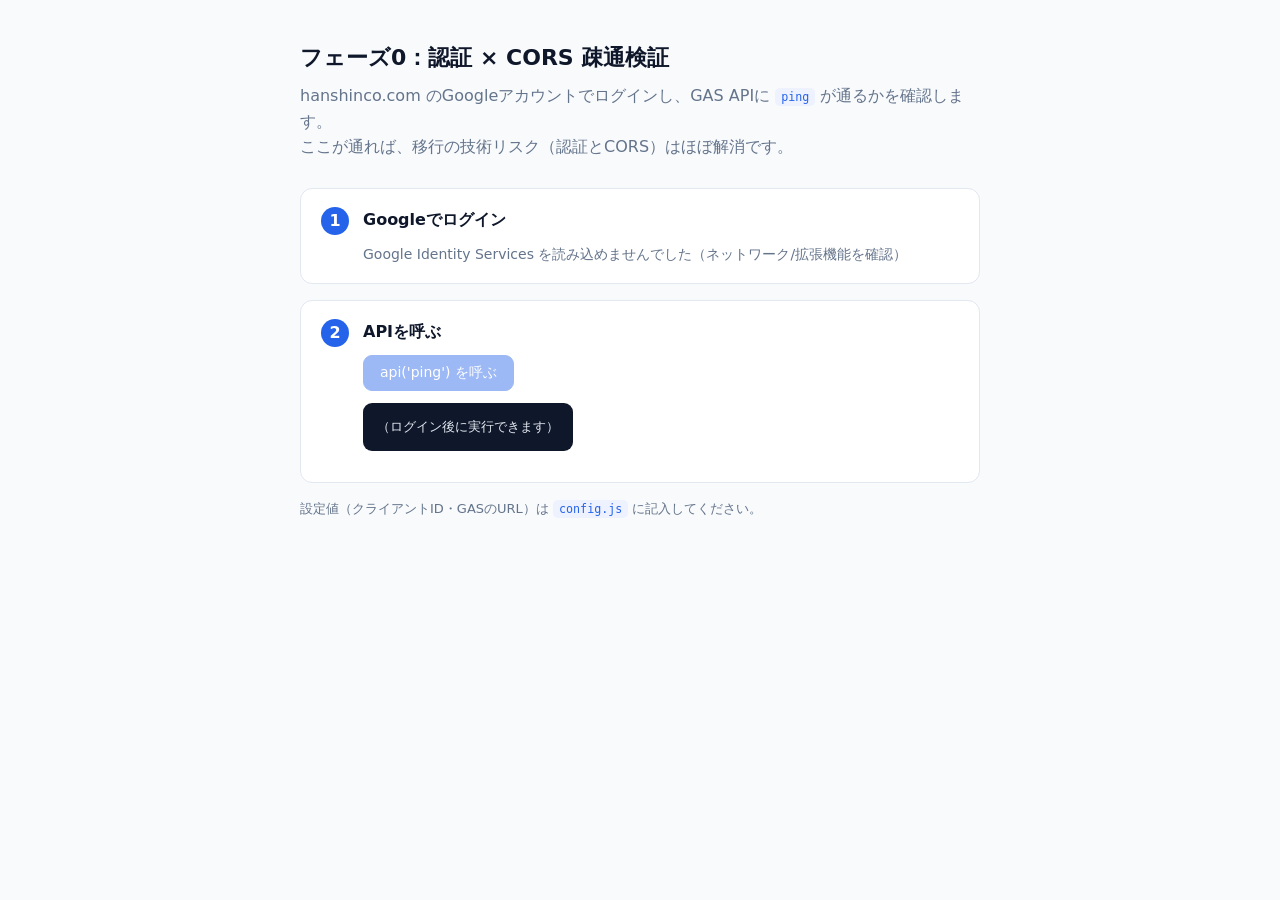
==== index.html @ b7fec6c6 "フェーズ0: 認証×CORS疎通検証の最小構成を追加 - gas-api/ : IDトークン検証(verifyToken_/hdチェック)とping用doPostルーター - ルートSPA(index" ====
<!DOCTYPE html>
<html lang="ja">
<head>
<meta charset="UTF-8">
<meta name="viewport" content="width=device-width, initial-scale=1">
<title>デモ機貸出管理 ─ 疎通検証（フェーズ0）</title>
<link rel="stylesheet" href="styles.css">
<!-- Google Identity Services -->
<script src="https://accounts.google.com/gsi/client" async defer></script>
</head>
<body>
<div class="wrap">
  <h1>フェーズ0：認証 × CORS 疎通検証</h1>
  <p class="lead">
    hanshinco.com のGoogleアカウントでログインし、GAS APIに <code>ping</code> が通るかを確認します。<br>
    ここが通れば、移行の技術リスク（認証とCORS）はほぼ解消です。
  </p>

  <div class="step">
    <div class="stepno">1</div>
    <div>
      <div class="steptitle">Googleでログイン</div>
      <div id="gbtn"></div>
      <div id="who" class="who">未ログイン</div>
    </div>
  </div>

  <div class="step">
    <div class="stepno">2</div>
    <div>
      <div class="steptitle">APIを呼ぶ</div>
      <button id="pingBtn" class="btn" disabled>api('ping') を呼ぶ</button>
      <pre id="out" class="out">（ログイン後に実行できます）</pre>
    </div>
  </div>

  <p class="note">設定値（クライアントID・GASのURL）は <code>config.js</code> に記入してください。</p>
</div>
<script src="config.js"></script>
<script src="app.js"></script>
</body>
</html>
---- styles.css ----
:root {
  --line: #e2e8f0;
  --ink: #0f172a;
  --muted: #64748b;
  --accent: #2563eb;
  --ok: #16a34a;
  --ng: #dc2626;
  --bg: #f8fafc;
}
* { box-sizing: border-box; }
body {
  margin: 0;
  font-family: "Noto Sans JP", "Inter", system-ui, sans-serif;
  color: var(--ink);
  background: var(--bg);
  line-height: 1.6;
}
.wrap {
  max-width: 720px;
  margin: 40px auto;
  padding: 0 20px;
}
h1 { font-size: 22px; margin: 0 0 8px; }
.lead { color: var(--muted); margin: 0 0 28px; }
code {
  background: #eef2ff;
  color: var(--accent);
  padding: 2px 6px;
  border-radius: 5px;
  font-size: 0.9em;
}
.step {
  display: flex;
  gap: 14px;
  align-items: flex-start;
  background: #fff;
  border: 1px solid var(--line);
  border-radius: 12px;
  padding: 18px 20px;
  margin-bottom: 16px;
}
.stepno {
  flex: 0 0 auto;
  width: 28px; height: 28px;
  border-radius: 50%;
  background: var(--accent);
  color: #fff;
  display: flex; align-items: center; justify-content: center;
  font-weight: 700;
}
.steptitle { font-weight: 700; margin-bottom: 10px; }
.who {
  margin-top: 10px;
  font-size: 14px;
  color: var(--muted);
}
.who.ok { color: var(--ok); font-weight: 600; }
.who.ng { color: var(--ng); font-weight: 600; }
.btn {
  border: 1px solid var(--accent);
  background: var(--accent);
  color: #fff;
  padding: 8px 16px;
  border-radius: 9px;
  font-size: 14px;
  font-family: inherit;
  cursor: pointer;
}
.btn:disabled { opacity: .45; cursor: not-allowed; }
.out {
  margin-top: 12px;
  background: #0f172a;
  color: #e2e8f0;
  padding: 14px;
  border-radius: 9px;
  font-size: 13px;
  white-space: pre-wrap;
  word-break: break-all;
  min-height: 44px;
}
.out.ok { box-shadow: inset 3px 0 0 var(--ok); }
.out.ng { box-shadow: inset 3px 0 0 var(--ng); }
.note { color: var(--muted); font-size: 13px; }
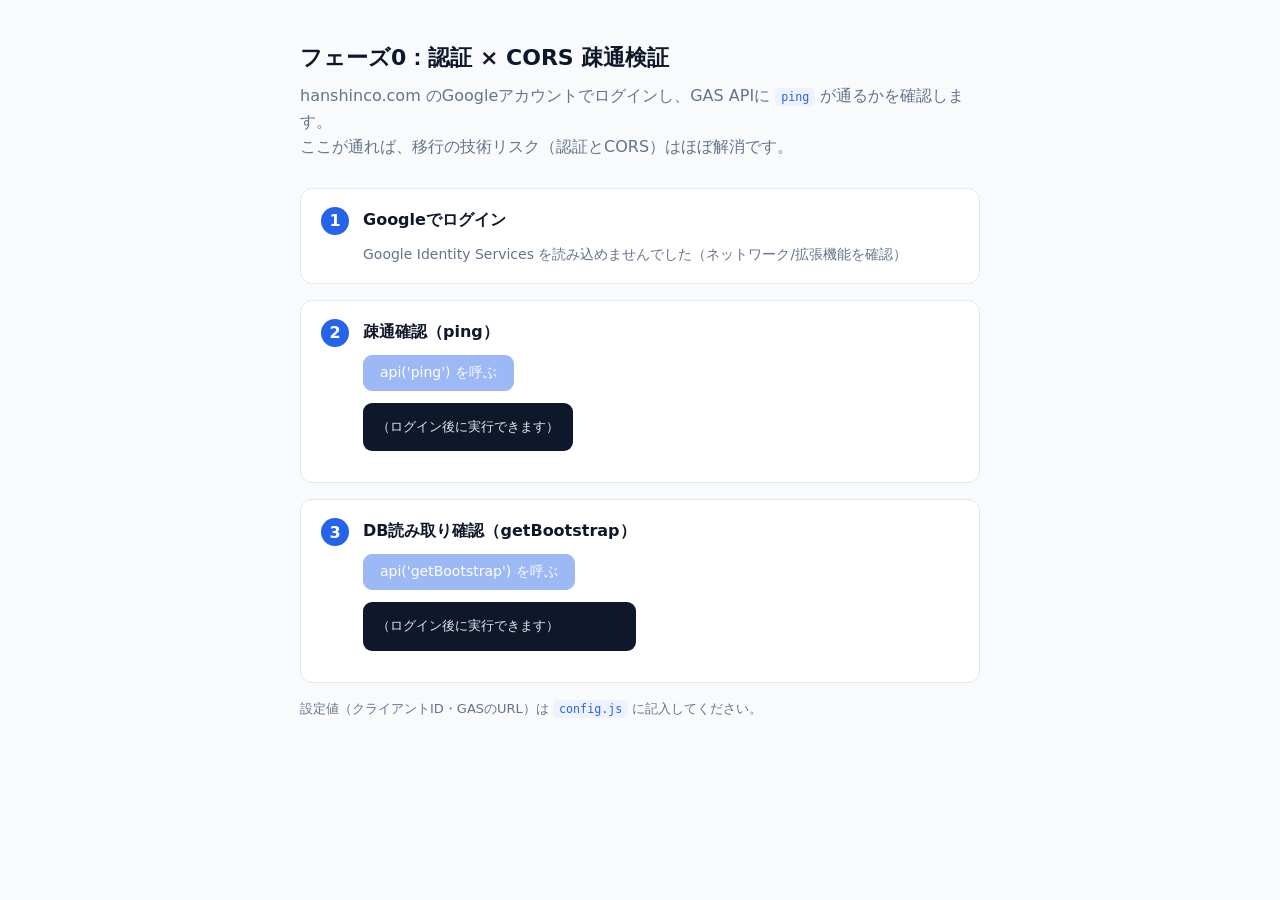
==== commit 6a5188ec: "フェーズ1: getBootstrap/getCompletedをAPI化＋DB読み取り確認ボタン追加 - gas-api/Code.gs: SS_ID(スクリプトプロパティ)経由でDBスプシ接続、h" ====
--- a/index.html
+++ b/index.html
@@ -28,9 +28,18 @@
   <div class="step">
     <div class="stepno">2</div>
     <div>
-      <div class="steptitle">APIを呼ぶ</div>
+      <div class="steptitle">疎通確認（ping）</div>
       <button id="pingBtn" class="btn" disabled>api('ping') を呼ぶ</button>
       <pre id="out" class="out">（ログイン後に実行できます）</pre>
+    </div>
+  </div>
+
+  <div class="step">
+    <div class="stepno">3</div>
+    <div>
+      <div class="steptitle">DB読み取り確認（getBootstrap）</div>
+      <button id="bootBtn" class="btn" disabled>api('getBootstrap') を呼ぶ</button>
+      <pre id="bootOut" class="out">（ログイン後に実行できます）</pre>
     </div>
   </div>
 
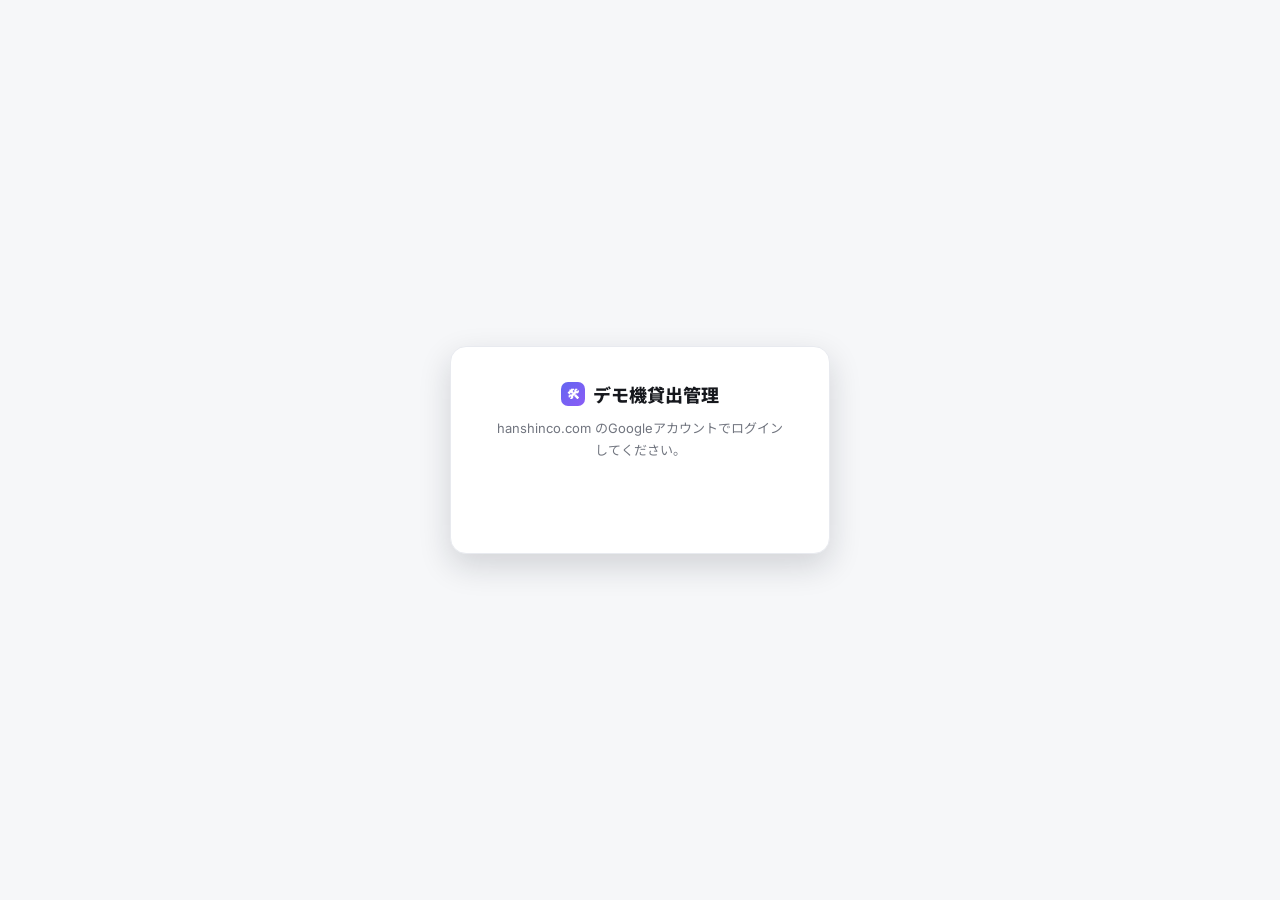
==== commit 804912c0: "フェーズ1: 現行UI(ダッシュボード/ツリー/ガント/一覧)をSPAへ移植 - styles.css: 現行Styles.htmlを流用（見た目維持）＋ログインゲートCSS - app-core.j" ====
--- a/index.html
+++ b/index.html
@@ -3,49 +3,48 @@
 <head>
 <meta charset="UTF-8">
 <meta name="viewport" content="width=device-width, initial-scale=1">
-<title>デモ機貸出管理 ─ 疎通検証（フェーズ0）</title>
+<title>デモ機貸出管理</title>
+<link href="https://fonts.googleapis.com/css2?family=Inter:wght@400;500;600;700;800&family=Noto+Sans+JP:wght@400;500;700&display=swap" rel="stylesheet">
 <link rel="stylesheet" href="styles.css">
 <!-- Google Identity Services -->
 <script src="https://accounts.google.com/gsi/client" async defer></script>
 </head>
 <body>
-<div class="wrap">
-  <h1>フェーズ0：認証 × CORS 疎通検証</h1>
-  <p class="lead">
-    hanshinco.com のGoogleアカウントでログインし、GAS APIに <code>ping</code> が通るかを確認します。<br>
-    ここが通れば、移行の技術リスク（認証とCORS）はほぼ解消です。
-  </p>
 
-  <div class="step">
-    <div class="stepno">1</div>
-    <div>
-      <div class="steptitle">Googleでログイン</div>
-      <div id="gbtn"></div>
-      <div id="who" class="who">未ログイン</div>
-    </div>
+<!-- ログインゲート（hanshinco.com のGoogleログイン） -->
+<div id="login">
+  <div class="login-card">
+    <div class="brand" style="justify-content:center;font-size:18px"><span class="mk">🛠</span>デモ機貸出管理</div>
+    <p class="login-note">hanshinco.com のGoogleアカウントでログインしてください。</p>
+    <div id="gbtn" style="display:flex;justify-content:center"></div>
+    <div id="login-msg" class="login-msg"></div>
   </div>
+</div>
 
-  <div class="step">
-    <div class="stepno">2</div>
-    <div>
-      <div class="steptitle">疎通確認（ping）</div>
-      <button id="pingBtn" class="btn" disabled>api('ping') を呼ぶ</button>
-      <pre id="out" class="out">（ログイン後に実行できます）</pre>
-    </div>
-  </div>
+<!-- アプリ本体（ログイン後に表示） -->
+<div id="app" style="display:none">
+<header class="top">
+  <span class="brand"><span class="mk">🛠</span>デモ機管理</span><span class="spacer"></span>
+  <span class="who-h" id="whoH"></span>
+  <button class="primary" id="btnNew" onclick="openNew()">＋ 新規貸出</button>
+</header>
+<div class="layout"><aside class="left"><nav class="menu" id="menu"></nav><div class="subpane" id="subpane" style="display:none"></div></aside><main class="right" id="main"></main></div>
+</div>
 
-  <div class="step">
-    <div class="stepno">3</div>
-    <div>
-      <div class="steptitle">DB読み取り確認（getBootstrap）</div>
-      <button id="bootBtn" class="btn" disabled>api('getBootstrap') を呼ぶ</button>
-      <pre id="bootOut" class="out">（ログイン後に実行できます）</pre>
-    </div>
-  </div>
+<div class="loading" id="loading" style="display:none">読み込み中…</div>
+<div id="busy"><div class="bx"><div class="spin"></div>処理中…</div></div>
+<div id="tip"></div>
+<div class="overlay" id="overlay" onclick="closePanel()"></div>
+<aside class="panel" id="panel"><div class="ph"><h3 id="panelTitle">詳細</h3><button class="x" onclick="closePanel()">✕</button></div><div class="pb" id="panelBody"></div><div class="pactions" id="panelActions"></div></aside>
+<div class="modal" id="newModal"><div class="mwrap" style="width:900px"><button class="modalx" onclick="cls('newModal')" title="閉じる">✕</button><div class="mcard" id="newCard" style="width:100%"></div></div></div>
+<div class="modal" id="discardModal"><div class="mcard" id="discardCard" style="width:480px"></div></div>
+<div class="modal" id="extModal"><div class="mcard" id="extCard" style="width:480px"></div></div>
+<div class="modal" id="caseModal"><div class="mcard" id="caseCard"></div></div>
+<div class="modal" id="empyoModal"><div class="mwrap" style="width:720px"><div class="noprint" style="display:flex;justify-content:space-between;align-items:center;margin-bottom:12px"><h3 style="margin:0">伝票プレビュー</h3><div><button class="btn" onclick="cls('empyoModal')">閉じる</button> <button class="btn primary" onclick="printEmpyo()">🖨 印刷 / PDF</button></div></div><div class="noprint" style="margin-bottom:10px"><input id="empyoExtra" placeholder="帳票に追記（例：マウント・カタログ同梱）" oninput="empyoExtra=this.value;renderEmpyo()" style="width:100%;padding:8px 11px;border:1px solid var(--line);border-radius:9px;font-size:13px;font-family:inherit"></div><div id="empyoArea"></div></div></div>
+<div id="printRoot"></div>
 
-  <p class="note">設定値（クライアントID・GASのURL）は <code>config.js</code> に記入してください。</p>
-</div>
 <script src="config.js"></script>
-<script src="app.js"></script>
+<script src="app-core.js"></script>
+<script src="auth.js"></script>
 </body>
 </html>
--- a/styles.css
+++ b/styles.css
@@ -1,83 +1,152 @@
-:root {
-  --line: #e2e8f0;
-  --ink: #0f172a;
-  --muted: #64748b;
-  --accent: #2563eb;
-  --ok: #16a34a;
-  --ng: #dc2626;
-  --bg: #f8fafc;
-}
-* { box-sizing: border-box; }
-body {
-  margin: 0;
-  font-family: "Noto Sans JP", "Inter", system-ui, sans-serif;
-  color: var(--ink);
-  background: var(--bg);
-  line-height: 1.6;
-}
-.wrap {
-  max-width: 720px;
-  margin: 40px auto;
-  padding: 0 20px;
-}
-h1 { font-size: 22px; margin: 0 0 8px; }
-.lead { color: var(--muted); margin: 0 0 28px; }
-code {
-  background: #eef2ff;
-  color: var(--accent);
-  padding: 2px 6px;
-  border-radius: 5px;
-  font-size: 0.9em;
-}
-.step {
-  display: flex;
-  gap: 14px;
-  align-items: flex-start;
-  background: #fff;
-  border: 1px solid var(--line);
-  border-radius: 12px;
-  padding: 18px 20px;
-  margin-bottom: 16px;
-}
-.stepno {
-  flex: 0 0 auto;
-  width: 28px; height: 28px;
-  border-radius: 50%;
-  background: var(--accent);
-  color: #fff;
-  display: flex; align-items: center; justify-content: center;
-  font-weight: 700;
-}
-.steptitle { font-weight: 700; margin-bottom: 10px; }
-.who {
-  margin-top: 10px;
-  font-size: 14px;
-  color: var(--muted);
-}
-.who.ok { color: var(--ok); font-weight: 600; }
-.who.ng { color: var(--ng); font-weight: 600; }
-.btn {
-  border: 1px solid var(--accent);
-  background: var(--accent);
-  color: #fff;
-  padding: 8px 16px;
-  border-radius: 9px;
-  font-size: 14px;
-  font-family: inherit;
-  cursor: pointer;
-}
-.btn:disabled { opacity: .45; cursor: not-allowed; }
-.out {
-  margin-top: 12px;
-  background: #0f172a;
-  color: #e2e8f0;
-  padding: 14px;
-  border-radius: 9px;
-  font-size: 13px;
-  white-space: pre-wrap;
-  word-break: break-all;
-  min-height: 44px;
-}
-.out.ok { box-shadow: inset 3px 0 0 var(--ok); }
-.out.ng { box-shadow: inset 3px 0 0 var(--ng); }
-.note { color: var(--muted); font-size: 13px; }
+  :root{--bg:#f6f7f9;--panel:#fff;--line:#e8eaef;--hair:#f0f2f5;--ink:#16181d;--muted:#71757f;
+    --accent:#6366f1;--accent-strong:#4f46e5;--accent-bg:#eef0ff;--green:#059669;--greenBg:#ecfdf5;--greenLn:#a7f3d0;
+    --blue:#2563eb;--blueBg:#eff6ff;--blueLn:#bfdbfe;--amber:#d97706;--amberBg:#fffbeb;--amberLn:#fde68a;
+    --red:#dc2626;--redBg:#fef2f2;--redLn:#fecaca;--gray:#94a3b8;--r:12px;--r2:9px;
+    --sh:0 1px 2px rgba(16,24,40,.04),0 1px 3px rgba(16,24,40,.06);--shL:0 12px 32px rgba(16,24,40,.16);}
+  *{box-sizing:border-box}
+  body{margin:0;background:var(--bg);color:var(--ink);font-family:'Inter','Noto Sans JP','Hiragino Kaku Gothic ProN','Yu Gothic UI',Meiryo,system-ui,sans-serif;font-size:13px;-webkit-font-smoothing:antialiased}
+  .tnum{font-variant-numeric:tabular-nums}
+  header.top{display:flex;align-items:center;gap:14px;background:var(--panel);border-bottom:1px solid var(--line);padding:11px 18px}
+  .brand{display:flex;align-items:center;gap:8px;font-weight:800;font-size:15px}
+  .brand .mk{width:24px;height:24px;border-radius:7px;display:grid;place-items:center;color:#fff;background:linear-gradient(135deg,#6366f1,#8b5cf6);font-size:13px}
+  .spacer{flex:1}.who-h{font-size:12px;color:var(--muted)}.who-h b{color:var(--ink)}
+  header.top button.primary{background:linear-gradient(135deg,var(--accent),#8b5cf6);color:#fff;border:0;border-radius:var(--r2);padding:8px 14px;cursor:pointer;font-size:12px;font-weight:700;font-family:inherit}
+  .layout{display:flex;height:calc(100vh - 51px)}
+  .left{width:264px;min-width:264px;background:var(--panel);border-right:1px solid var(--line);display:flex;flex-direction:column}
+  .menu{padding:10px 8px}
+  .mi{display:flex;align-items:center;gap:10px;padding:9px 11px;border-radius:9px;cursor:pointer;color:#3b4150;font-weight:600}
+  .mi:hover{background:#f5f6f8}.mi.active{background:var(--accent-bg);color:var(--accent-strong)}.mi .ic{width:18px;text-align:center}
+  .mi .mcaret{margin-left:auto;font-size:10px;color:var(--gray)}
+  .submenu{overflow:hidden;animation:subin .18s ease}
+  @keyframes subin{from{max-height:0;opacity:0}to{max-height:170px;opacity:1}}
+  .mi.sub{padding:8px 11px 8px 39px;font-size:12.5px;font-weight:600;color:#5b616e}
+  .mi.sub.active{background:var(--accent-bg);color:var(--accent-strong)}
+  .backbar{display:flex;align-items:center;gap:10px;padding:12px}.backbar .bt{font-weight:700}
+  .circ{width:30px;height:30px;border-radius:50%;border:1px solid var(--line);background:#fff;cursor:pointer;font-size:15px;display:grid;place-items:center}
+  .circ:hover{background:var(--accent-bg);border-color:var(--accent);color:var(--accent-strong)}
+  .subpane{border-top:1px solid var(--line);flex:1;overflow:auto;display:flex;flex-direction:column}
+  .search{padding:12px 12px 8px}.search input{width:100%;padding:9px 12px;border:1px solid var(--line);border-radius:10px;font-size:13px;font-family:inherit;background:#fbfbfc}
+  .search input:focus{outline:0;border-color:var(--accent);box-shadow:0 0 0 3px var(--accent-bg);background:#fff}
+  .ttl{padding:4px 16px;font-size:11px;font-weight:700;color:var(--muted)}
+  .tree{overflow:auto;padding:0 8px 16px}
+  .maker>.row{font-weight:700;color:#0f172a}.cat>.row{color:#3b4150;padding-left:18px}.prod>.row{padding-left:34px;color:#3b4150}
+  .row{display:flex;align-items:center;gap:7px;padding:7px 9px;border-radius:9px;cursor:pointer}.row:hover{background:#f5f6f8}
+  .row .caret{width:11px;color:var(--gray);font-size:9px;flex:0 0 auto}.row .name{flex:1;white-space:normal;overflow-wrap:anywhere;line-height:1.35}
+  .badge{flex:0 0 auto}.prod{margin-bottom:3px}
+  .prod.sel>.row{background:var(--accent-bg);box-shadow:inset 2px 0 0 var(--accent)}.prod.sel>.row .name{color:var(--accent-strong);font-weight:600}
+  .badge{font-weight:700;font-size:11px;color:#5b616e;background:#eef0f3;border-radius:7px;padding:2px 8px}.badge.zero{color:#fff;background:var(--red)}.hide{display:none}
+  .right{flex:1;overflow:auto;padding:22px 26px}
+  .sechead{display:flex;align-items:center;gap:12px;flex-wrap:wrap}.sechead h2{margin:0;font-size:20px}.sechead .meta{color:var(--muted);font-size:12px}.pAlerts{display:flex;gap:6px;margin-left:auto}
+  .chip{display:inline-flex;align-items:center;gap:5px;padding:3px 9px;border-radius:999px;font-weight:700;font-size:11px;border:1px solid transparent}
+  .chip.red{background:var(--redBg);color:var(--red);border-color:var(--redLn)}.chip.amber{background:var(--amberBg);color:var(--amber);border-color:var(--amberLn)}.chip.warn{background:#fff7ed;color:#c2410c;border-color:#fed7aa}
+  .kpis{display:flex;gap:14px;margin:18px 0 6px;flex-wrap:wrap}
+  .kpi{border:1px solid var(--line);border-radius:var(--r);padding:14px 18px;min-width:116px;background:#fff;box-shadow:var(--sh)}
+  .kpi .lab{color:var(--muted);font-size:11px;font-weight:600}.kpi .val{font-size:27px;font-weight:800;margin-top:4px}
+  .kpi.k-avail{background:var(--greenBg);border-color:var(--greenLn)}.kpi.k-avail .val{color:var(--green)}
+  .kpi.k-avail.zero{background:var(--redBg);border-color:var(--redLn)}.kpi.k-avail.zero .val{color:var(--red)}
+  .kpi.k-out{background:var(--blueBg);border-color:var(--blueLn)}.kpi.k-out .val{color:var(--blue)}
+  .kpi.k-hold{background:var(--amberBg);border-color:var(--amberLn)}.kpi.k-hold .val{color:var(--amber)}
+  .note{color:var(--muted);font-size:11px;margin-top:6px}
+  .toolbar{display:flex;align-items:center;gap:10px;margin:16px 0 12px;flex-wrap:wrap}
+  .btn{padding:8px 14px;border:1px solid var(--line);border-radius:var(--r2);background:#fff;cursor:pointer;font-weight:600;font-size:12px;font-family:inherit}.btn:hover{background:#f7f8fa}
+  .btn.primary{background:linear-gradient(135deg,var(--accent),#8b5cf6);color:#fff;border:0}
+  .toggle,.zoom{display:inline-flex;border:1px solid var(--line);border-radius:10px;overflow:hidden;background:#fff;box-shadow:var(--sh)}
+  .toggle button,.zoom button{border:0;background:#fff;padding:7px 14px;cursor:pointer;font-size:12px;color:#4b5160;font-weight:600;font-family:inherit}
+  .toggle button.on,.zoom button.on{background:var(--accent);color:#fff}
+  .gantt{display:flex;background:var(--panel);border:1px solid var(--line);border-radius:var(--r);overflow:hidden;box-shadow:var(--sh)}
+  .glabels{width:226px;min-width:226px;border-right:1px solid var(--line);background:#fcfcfd}
+  .ghcell{height:32px;display:flex;align-items:center;padding:0 12px;font-size:11px;color:var(--muted);font-weight:600;border-bottom:1px solid var(--line)}
+  .lcell{height:62px;padding:6px 12px;border-top:1px solid var(--hair);display:flex;flex-direction:column;gap:1px;justify-content:center}
+  .lcell.avail{background:var(--greenBg)}.gline.avail{background:var(--greenBg)}
+  table.list tr.avail>td{background:var(--greenBg)}
+  .lcell .sn{font-weight:700;font-size:13px;white-space:nowrap;overflow:hidden;text-overflow:ellipsis}
+  .lcell .mg{font-size:11px;white-space:nowrap;overflow:hidden;text-overflow:ellipsis}
+  .lcell .who{color:var(--muted);font-size:11px;white-space:nowrap;overflow:hidden;text-overflow:ellipsis}
+  .lcell.click{cursor:pointer}.lcell.click:hover{background:#f1f3f7}
+  .warnbox{background:var(--redBg);border:1px solid var(--redLn);color:#991b1b;padding:11px 13px;border-radius:9px;font-size:12px;line-height:1.6;margin:4px 0}
+  .empty{display:grid;place-items:center;min-height:60vh;color:var(--muted);text-align:center}.empty .big{font-size:44px;margin-bottom:6px}
+  .gscroll{flex:1;overflow-x:auto;position:relative}.gscroll::-webkit-scrollbar{height:10px}.gscroll::-webkit-scrollbar-thumb{background:#d4d8e0;border-radius:6px}
+  .gtimeline{position:relative}.ghrow{height:32px;position:relative;border-bottom:1px solid var(--line)}.gline{height:62px;position:relative;border-top:1px solid var(--hair)}
+  .tick{position:absolute;top:0;bottom:0;border-left:1px solid #f4f6f9}.tick.mon{border-left:1px solid #e9ecf1}
+  .ticklab{position:absolute;top:9px;font-size:10px;color:var(--muted);transform:translateX(3px);white-space:nowrap}
+  .today{position:absolute;top:0;bottom:0;border-left:2px dashed var(--accent);z-index:4}.todaylab{position:absolute;top:3px;font-size:10px;color:var(--accent);font-weight:700;transform:translateX(4px)}
+  .bar{position:absolute;top:19px;height:24px;border-radius:7px;display:flex;align-items:center;padding:0 8px;color:#fff;font-size:11px;font-weight:600;cursor:pointer;white-space:nowrap;overflow:hidden;z-index:2;box-shadow:0 1px 2px rgba(16,24,40,.2)}
+  .bar.blue{background:linear-gradient(180deg,#3b82f6,#2563eb)}.bar.amber{background:linear-gradient(180deg,#f59e0b,#d97706)}.bar.red{background:linear-gradient(180deg,#ef4444,#dc2626)}
+  .bar.undated{background:repeating-linear-gradient(45deg,#a6acbb,#a6acbb 7px,#bcc2cf 7px,#bcc2cf 14px)}.bar.undated.warn{background:repeating-linear-gradient(45deg,#c2410c,#c2410c 7px,#e07a3a 7px,#e07a3a 14px)}
+  .bar.resv{background:#fff;border:2px dashed var(--accent);color:var(--accent-strong);box-shadow:none;top:20px;height:22px}
+  .bar .arrow{margin-left:4px;font-weight:700}.clipL{position:absolute;top:19px;height:24px;display:flex;align-items:center;color:#64748b;font-size:11px;z-index:5}
+  .emptyrow{position:absolute;left:10px;top:0;height:62px;display:flex;align-items:center;color:#c5cad3;font-size:11px}
+  .legend{display:flex;gap:16px;flex-wrap:wrap;margin:11px 2px 0;color:var(--muted);font-size:11px}.legend span{display:inline-flex;align-items:center;gap:5px}.sw{width:18px;height:10px;border-radius:3px;display:inline-block}
+  table.list{width:100%;border-collapse:collapse;background:var(--panel);border:1px solid var(--line);border-radius:var(--r);overflow:hidden;box-shadow:var(--sh)}
+  table.list th,table.list td{text-align:left;padding:11px 14px;border-top:1px solid var(--hair);font-size:12px}
+  table.list th{background:#fafbfc;color:var(--muted);font-weight:700;border-top:0;font-size:11px}
+  table.list tr.click{cursor:pointer}table.list tr.click:hover{background:#f7f8ff}
+  .st{display:inline-flex;align-items:center;gap:6px;font-weight:700}.dot{width:8px;height:8px;border-radius:50%}
+  .dot.blue{background:var(--blue)}.dot.green{background:var(--green)}.dot.gray{background:var(--gray)}.dot.amber{background:var(--amber)}.dot.red{background:var(--red)}.dot.wait{background:var(--accent)}
+  .elapsed.long{color:var(--red);font-weight:700}
+  #tip{position:fixed;z-index:50;background:#16181d;color:#fff;padding:9px 12px;border-radius:9px;font-size:12px;pointer-events:none;display:none;max-width:300px;box-shadow:var(--shL);line-height:1.55}#tip b{color:#c7d2fe}
+  .overlay{position:fixed;inset:0;background:rgba(16,18,23,.42);display:none;z-index:20}.overlay.show{display:block}
+  .panel{position:fixed;top:0;right:0;width:392px;height:100%;background:#fff;box-shadow:var(--shL);transform:translateX(100%);transition:transform .22s cubic-bezier(.2,.9,.25,1);z-index:21;display:flex;flex-direction:column}.panel.show{transform:translateX(0)}
+  .panel .ph{padding:16px 18px;border-bottom:1px solid var(--line);display:flex;justify-content:space-between;align-items:center;background:var(--accent-bg)}.panel .ph h3{margin:0;font-size:15px}.panel .pb{padding:18px;overflow:auto;flex:1}
+  .x{cursor:pointer;color:var(--muted);font-size:18px;border:0;background:none}
+  .field{margin-bottom:14px}.field .l{color:var(--muted);font-size:11px;margin-bottom:3px;font-weight:600}.field .v{font-size:13px}.row2{display:flex;gap:12px}.row2>*{flex:1}
+  .pactions{padding:14px 18px;border-top:1px solid var(--line);display:flex;gap:8px;flex-wrap:wrap}
+  .pactions button,.pactions select{flex:1;min-width:96px;padding:9px;border-radius:9px;border:1px solid var(--line);background:#fff;cursor:pointer;font-size:12px;font-family:inherit}
+  .pactions button.primary{background:var(--accent);color:#fff;border-color:var(--accent)}.pactions button.danger{background:var(--redBg);color:var(--red);border-color:var(--redLn)}
+  .modal{position:fixed;inset:0;background:rgba(16,18,23,.45);display:flex;align-items:center;justify-content:center;z-index:30;opacity:0;visibility:hidden;transition:opacity .16s}.modal.show{opacity:1;visibility:visible}
+  .mcard{background:#fff;border-radius:16px;width:600px;max-width:94vw;max-height:88vh;overflow:auto;padding:24px 26px;box-shadow:var(--shL);transform:scale(.94);transition:transform .22s cubic-bezier(.2,.9,.25,1)}.modal.show .mcard{transform:scale(1)}
+  .mcard h3{margin:0 0 4px;font-size:17px}.mcard .msub{color:var(--muted);font-size:12px;margin-bottom:18px}.mcard h4{margin:18px 0 8px;font-size:13px}
+  .mbtns{display:flex;gap:10px;justify-content:flex-end;margin-top:20px}.mbtns button{padding:9px 18px;border-radius:10px;border:1px solid var(--line);background:#fff;cursor:pointer;font-size:13px;font-family:inherit;font-weight:600}.mbtns button.primary{background:linear-gradient(135deg,var(--accent),#8b5cf6);color:#fff;border:0}
+  .repgrid{display:grid;grid-template-columns:1fr 1fr 1fr 1fr;gap:12px}.repcard{border:1px solid var(--line);border-radius:var(--r);padding:14px;background:#fafbff}.repcard .lab{color:var(--muted);font-size:11px}.repcard .val{font-size:23px;font-weight:800;margin-top:4px;color:var(--accent-strong)}
+  .bars .brow{display:flex;align-items:center;gap:10px;margin:8px 0}.bars .bn{width:120px;font-size:12px}.bars .bt{flex:1;background:#eef1f5;border-radius:7px;height:18px;overflow:hidden}.bars .bf{height:100%;background:linear-gradient(90deg,#6366f1,#8b5cf6);border-radius:7px}.bars .bp{width:44px;text-align:right;font-size:12px;font-weight:700}
+  .rolebadge{padding:2px 9px;border-radius:7px;font-size:11px;font-weight:700}.r-事務所{background:#ede9fe;color:#6d28d9}.r-倉庫{background:#d1fae5;color:#047857}.r-閲覧{background:#eef1f5;color:#475569}
+  .formgrid{display:grid;grid-template-columns:1fr 1fr;gap:13px;max-width:760px}.formgrid .full{grid-column:1/3}.formgrid label{display:block;color:var(--muted);font-size:11px;font-weight:600;margin-bottom:4px}
+  .formgrid input:not([type=radio]):not([type=checkbox]),.formgrid select,.formgrid textarea{width:100%;padding:9px 11px;border:1px solid var(--line);border-radius:9px;font-size:13px;font-family:inherit}
+  .ro input[type=radio]{width:auto;margin:0;accent-color:var(--accent)}
+  .card{background:#fff;border:1px solid var(--line);border-radius:var(--r);padding:18px 20px;box-shadow:var(--sh);max-width:760px}
+  .pill{display:inline-block;padding:2px 9px;border-radius:999px;font-size:11px;font-weight:700}.pill.resv{background:var(--accent-bg);color:var(--accent-strong)}
+  .scnote{background:var(--greenBg);border:1px solid var(--greenLn);color:#065f46;padding:9px 12px;border-radius:9px;font-size:12px;margin:12px 0;line-height:1.6}
+  .scitem{border:1px solid var(--line);border-radius:11px;padding:12px 14px;margin-bottom:10px;background:#fcfcfd}
+  .scname{font-weight:700;font-size:13px;margin-bottom:8px;display:flex;align-items:center;gap:8px}
+  .scfield{margin-bottom:8px}.scfield:last-child{margin-bottom:0}.scfield label{display:block;color:var(--muted);font-size:11px;font-weight:600;margin-bottom:3px}.scfield .scval{font-size:13px;font-weight:600}
+  input.needin{width:100%;padding:9px 11px;border:1.5px solid var(--greenLn);border-radius:9px;font-size:13px;font-family:inherit;background:var(--greenBg)}
+  input.needin:focus{outline:0;border-color:var(--green);box-shadow:0 0 0 3px #d1fae5;background:#fff}
+  .scref{margin-top:12px;padding:10px 12px;border:1px solid var(--line);border-radius:9px;background:#fafbfc}
+  .scref label{display:block;color:var(--muted);font-size:11px;font-weight:600;margin-bottom:3px}.scref>div{font-size:13px}
+  .tabs{display:flex;gap:4px}.tab{padding:9px 18px;border:1px solid var(--line);border-bottom:0;background:#f7f8fa;cursor:pointer;font-weight:700;font-size:12px;font-family:inherit;color:#5b616e;border-radius:11px 11px 0 0}.tab.on{background:#fff;color:var(--accent-strong);box-shadow:inset 0 2px 0 var(--accent)}
+  .lab2{display:block;color:var(--muted);font-size:11px;font-weight:600;margin-bottom:4px}
+  .combo{position:relative;max-width:440px}.combo>input{width:100%;padding:9px 12px;border:1px solid var(--line);border-radius:9px;font-size:13px;font-family:inherit}.combo>input:focus{outline:0;border-color:var(--accent);box-shadow:0 0 0 3px var(--accent-bg)}
+  .combo-list{position:absolute;left:0;right:0;top:calc(100% + 4px);background:#fff;border:1px solid var(--line);border-radius:10px;box-shadow:var(--shL);z-index:10;display:none;max-height:264px;overflow:auto}
+  .ci{padding:9px 12px;cursor:pointer;font-size:13px;border-top:1px solid var(--hair)}.ci:first-child{border-top:0}.ci:hover{background:var(--accent-bg)}
+  .radios{display:flex;flex-direction:column;gap:6px;margin-top:4px}.ro{display:flex;align-items:center;gap:8px;font-weight:600;cursor:pointer}.indent{margin:2px 0 6px 25px;max-width:380px}.indent input{width:100%;padding:8px 10px;border:1px solid var(--line);border-radius:8px;font-size:13px;font-family:inherit}
+  .info{display:inline-flex;align-items:center;justify-content:center;width:17px;height:17px;border-radius:50%;background:#e8eaef;color:var(--muted);font-size:11px;font-weight:700;font-style:italic;cursor:help;position:relative;margin-left:6px}.info:hover{background:var(--accent);color:#fff}
+  .ni{display:inline-flex;align-items:center;justify-content:center;width:14px;height:14px;border-radius:50%;background:#e2e6ee;color:#6b7280;font-size:9px;font-weight:700;font-style:italic;cursor:help;vertical-align:middle}.ni:hover{background:var(--accent);color:#fff}
+  .info:hover::after{content:attr(data-tip);position:absolute;left:0;top:calc(100% + 8px);background:#16181d;color:#fff;padding:8px 11px;border-radius:8px;font-size:11px;font-weight:500;font-style:normal;width:200px;white-space:normal;line-height:1.5;z-index:60;box-shadow:var(--shL)}
+  .loading{display:grid;place-items:center;height:100vh;color:var(--muted)}
+  #busy{position:fixed;inset:0;background:rgba(255,255,255,.55);display:none;align-items:center;justify-content:center;z-index:100}#busy.show{display:flex}
+  #busy .bx{background:#fff;border:1px solid var(--line);border-radius:12px;padding:16px 24px;box-shadow:var(--shL);display:flex;align-items:center;gap:12px;font-weight:700;color:var(--ink)}
+  .spin{width:22px;height:22px;border:3px solid #e5e7eb;border-top-color:var(--accent);border-radius:50%;animation:spin .7s linear infinite}
+  @keyframes spin{to{transform:rotate(360deg)}}
+  .empyo{border:1px solid #333;border-radius:4px;padding:12px 15px;margin-bottom:9px;break-inside:avoid}
+  .empyo:last-child{margin-bottom:0}
+  .e-head{display:flex;justify-content:space-between;align-items:center;border-bottom:2px solid #333;padding-bottom:6px}
+  .e-title{font-size:18px;font-weight:800}.e-date{font-size:13px}
+  .e-to{margin-top:12px;font-size:15px;font-weight:700}.e-direct{color:#444;font-size:12px;margin-top:2px}
+  .e-tbl{width:100%;border-collapse:collapse;margin:12px 0}.e-tbl th,.e-tbl td{border:1px solid #333;padding:6px 8px;font-size:12px}.e-tbl th{background:#f3f4f6}
+  .e-period{font-size:13px;margin:6px 0}
+  .e-foot{display:flex;justify-content:space-between;align-items:flex-end;margin-top:14px;font-size:12px}.e-comp{text-align:right;line-height:1.7}
+  .e-seal{border:1px dashed #999;width:60px;height:60px;border-radius:50%;display:grid;place-items:center;color:#999;font-size:11px;margin-top:8px}
+  #printRoot{display:none}
+  .cutline{text-align:center;color:#9aa0a6;font-size:11px;letter-spacing:2px;margin:16px 0;break-inside:avoid}
+  .mwrap{position:relative;max-width:94vw}
+  .modalx{position:absolute;top:-14px;right:-14px;z-index:5;width:34px;height:34px;border-radius:50%;border:2px solid #fff;background:rgba(16,18,23,.72);color:#fff;font-size:17px;line-height:1;cursor:pointer;display:grid;place-items:center;box-shadow:var(--shL)}
+  .modalx:hover{background:rgba(16,18,23,.92)}
+  @page{size:A4 portrait;margin:12mm}
+  @media print{body>*{display:none!important}#printRoot{display:block!important}#printRoot .empyo{break-inside:avoid;page-break-inside:avoid}}
+  /* ログインゲート */
+  #login{position:fixed;inset:0;display:flex;align-items:center;justify-content:center;background:var(--bg);z-index:200}
+  .login-card{background:#fff;border:1px solid var(--line);border-radius:16px;box-shadow:var(--shL);padding:34px 40px;text-align:center;max-width:380px}
+  .login-note{color:var(--muted);font-size:13px;margin:10px 0 22px;line-height:1.7}
+  .login-msg{margin-top:16px;font-size:13px;font-weight:600;min-height:20px}
+  .login-msg.ng{color:var(--red)}
+  @media print{#login{display:none!important}}
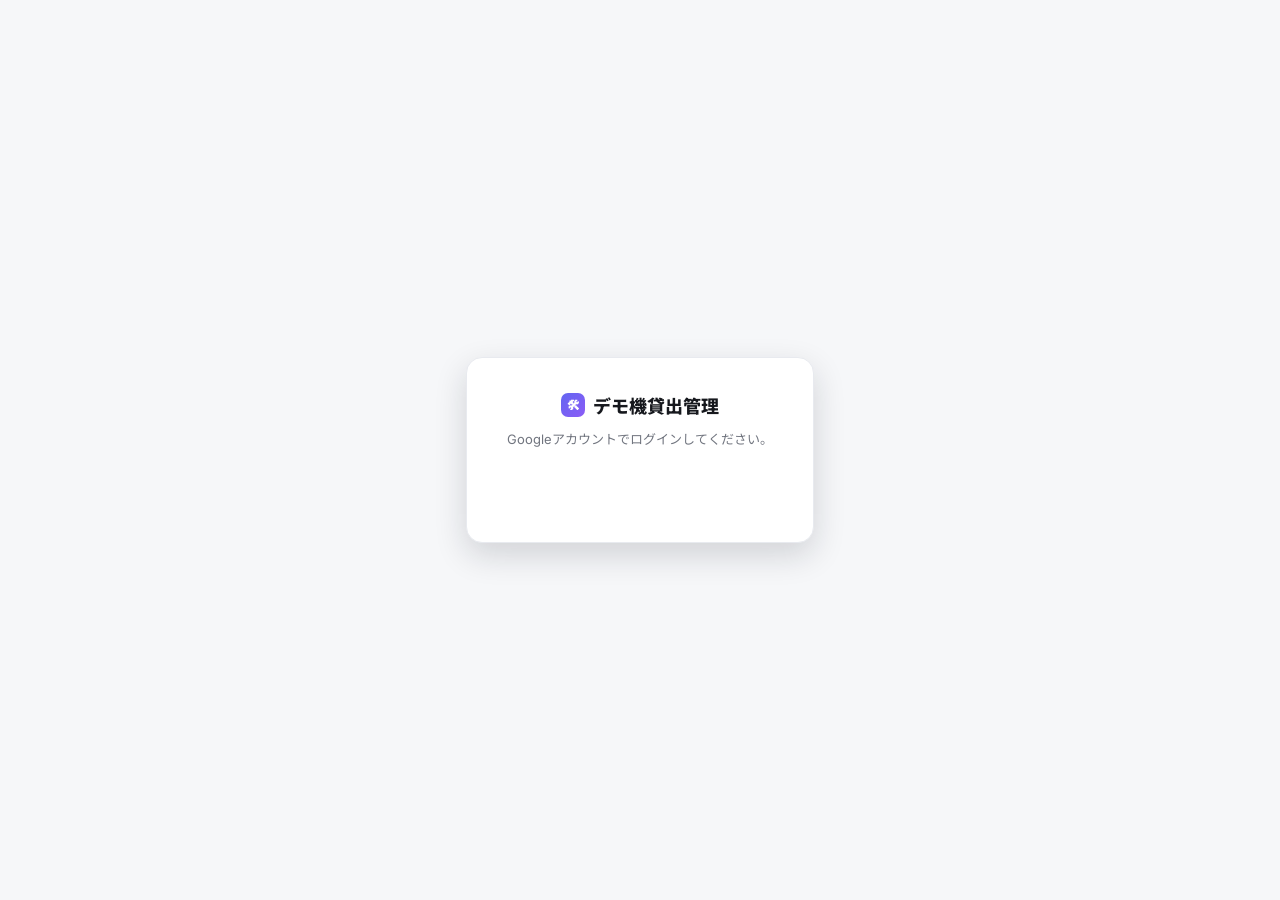
==== commit 2c6a4bc2: "ログイン画面から自社ドメイン表記を削除 - ログイン説明文「hanshinco.com のGoogleアカウントで…」→「Googleアカウントでログインしてください。」   （公開ページに組織ドメイ" ====
--- a/index.html
+++ b/index.html
@@ -3,6 +3,9 @@
 <head>
 <meta charset="UTF-8">
 <meta name="viewport" content="width=device-width, initial-scale=1">
+<!-- ルーティングのベースパスを自動判定（GitHub Pagesのサブパス /demo_rental/ とローカル / の両対応）。
+     相対URL(styles.css / *.js)がネストしたパスでも正しく解決されるよう <base> を先頭で注入する。 -->
+<script>(function(){var b=location.hostname.indexOf('github.io')>=0?'/'+(location.pathname.split('/')[1]||'')+'/':'/';window.__BASE=b;document.write('<base href="'+b+'">');})();</script>
 <title>デモ機貸出管理</title>
 <link href="https://fonts.googleapis.com/css2?family=Inter:wght@400;500;600;700;800&family=Noto+Sans+JP:wght@400;500;700&display=swap" rel="stylesheet">
 <link rel="stylesheet" href="styles.css">
@@ -11,11 +14,11 @@
 </head>
 <body>
 
-<!-- ログインゲート（hanshinco.com のGoogleログイン） -->
+<!-- ログインゲート（組織のGoogleアカウントでログイン） -->
 <div id="login">
   <div class="login-card">
     <div class="brand" style="justify-content:center;font-size:18px"><span class="mk">🛠</span>デモ機貸出管理</div>
-    <p class="login-note">hanshinco.com のGoogleアカウントでログインしてください。</p>
+    <p class="login-note">Googleアカウントでログインしてください。</p>
     <div id="gbtn" style="display:flex;justify-content:center"></div>
     <div id="login-msg" class="login-msg"></div>
   </div>
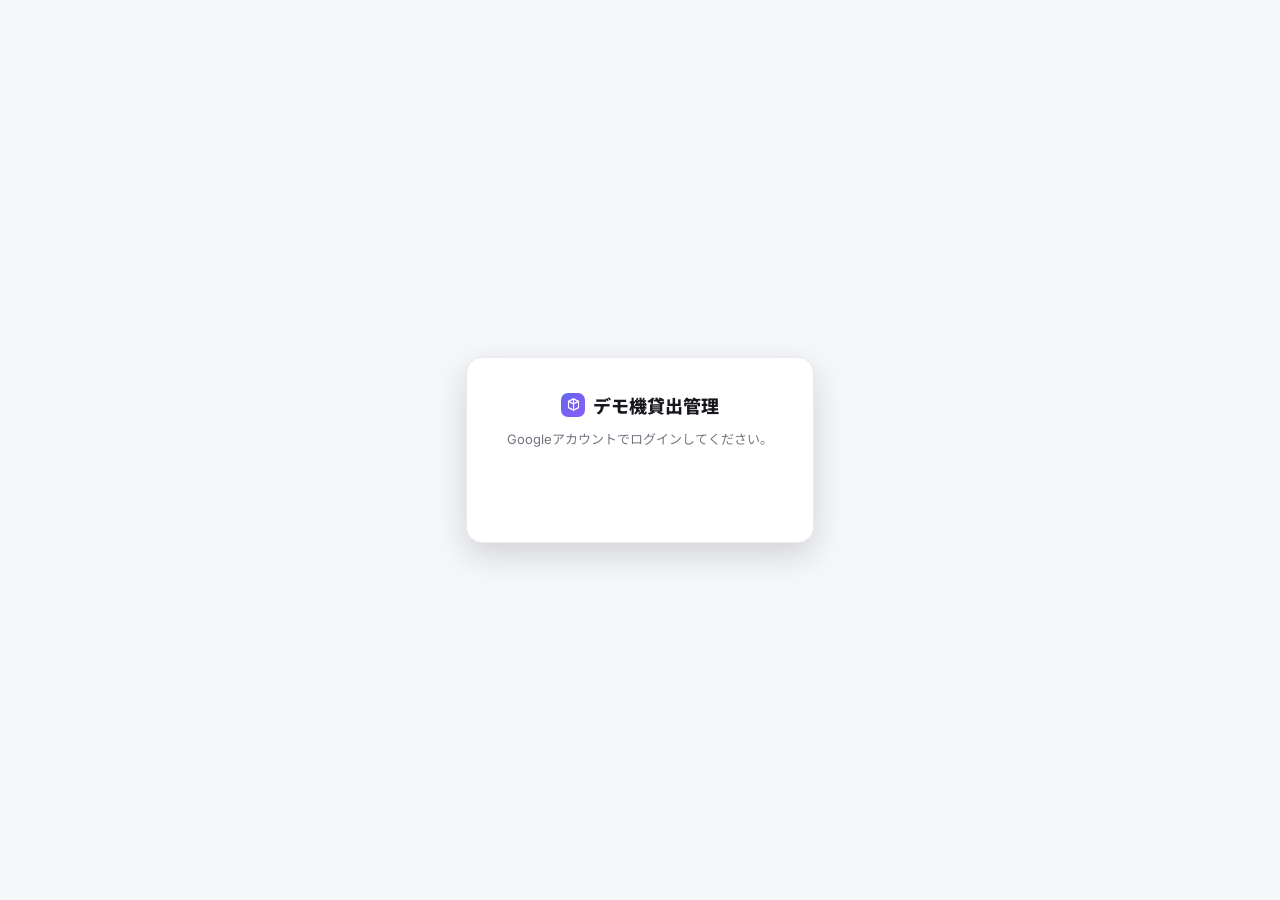
==== commit 04ae6712: "UIアイコンをインラインSVG化＋favicon設定 - ナビ6項目(ダッシュボード/商品検索/案件一覧/商品登録/ユーザー登録/設定・通知)と   ブランドマークの絵文字をインラインSVGに置換。s" ====
--- a/index.html
+++ b/index.html
@@ -7,6 +7,8 @@
      相対URL(styles.css / *.js)がネストしたパスでも正しく解決されるよう <base> を先頭で注入する。 -->
 <script>(function(){var b=location.hostname.indexOf('github.io')>=0?'/'+(location.pathname.split('/')[1]||'')+'/':'/';window.__BASE=b;document.write('<base href="'+b+'">');})();</script>
 <title>デモ機貸出管理</title>
+<link rel="icon" href="favicon.svg" type="image/svg+xml">
+<meta name="theme-color" content="#6366f1">
 <link href="https://fonts.googleapis.com/css2?family=Inter:wght@400;500;600;700;800&family=Noto+Sans+JP:wght@400;500;700&display=swap" rel="stylesheet">
 <link rel="stylesheet" href="styles.css">
 <!-- Google Identity Services -->
@@ -17,7 +19,7 @@
 <!-- ログインゲート（組織のGoogleアカウントでログイン） -->
 <div id="login">
   <div class="login-card">
-    <div class="brand" style="justify-content:center;font-size:18px"><span class="mk">🛠</span>デモ機貸出管理</div>
+    <div class="brand" style="justify-content:center;font-size:18px"><span class="mk"><svg viewBox="0 0 24 24" fill="none" stroke="#fff" stroke-width="1.8" stroke-linecap="round" stroke-linejoin="round" aria-hidden="true"><path d="M12 3 20 7v10l-8 4-8-4V7l8-4Z"/><path d="M12 3v18M4 7l8 4 8-4"/></svg></span>デモ機貸出管理</div>
     <p class="login-note">Googleアカウントでログインしてください。</p>
     <div id="gbtn" style="display:flex;justify-content:center"></div>
     <div id="login-msg" class="login-msg"></div>
@@ -27,7 +29,7 @@
 <!-- アプリ本体（ログイン後に表示） -->
 <div id="app" style="display:none">
 <header class="top">
-  <span class="brand"><span class="mk">🛠</span>デモ機管理</span><span class="spacer"></span>
+  <span class="brand"><span class="mk"><svg viewBox="0 0 24 24" fill="none" stroke="#fff" stroke-width="1.8" stroke-linecap="round" stroke-linejoin="round" aria-hidden="true"><path d="M12 3 20 7v10l-8 4-8-4V7l8-4Z"/><path d="M12 3v18M4 7l8 4 8-4"/></svg></span>デモ機管理</span><span class="spacer"></span>
   <span class="who-h" id="whoH"></span>
   <button class="primary" id="btnNew" onclick="openNew()">＋ 新規貸出</button>
 </header>
--- a/styles.css
+++ b/styles.css
@@ -9,13 +9,15 @@
   header.top{display:flex;align-items:center;gap:14px;background:var(--panel);border-bottom:1px solid var(--line);padding:11px 18px}
   .brand{display:flex;align-items:center;gap:8px;font-weight:800;font-size:15px}
   .brand .mk{width:24px;height:24px;border-radius:7px;display:grid;place-items:center;color:#fff;background:linear-gradient(135deg,#6366f1,#8b5cf6);font-size:13px}
+  .brand .mk svg{width:15px;height:15px;display:block}
   .spacer{flex:1}.who-h{font-size:12px;color:var(--muted)}.who-h b{color:var(--ink)}
   header.top button.primary{background:linear-gradient(135deg,var(--accent),#8b5cf6);color:#fff;border:0;border-radius:var(--r2);padding:8px 14px;cursor:pointer;font-size:12px;font-weight:700;font-family:inherit}
   .layout{display:flex;height:calc(100vh - 51px)}
   .left{width:264px;min-width:264px;background:var(--panel);border-right:1px solid var(--line);display:flex;flex-direction:column}
   .menu{padding:10px 8px}
   .mi{display:flex;align-items:center;gap:10px;padding:9px 11px;border-radius:9px;cursor:pointer;color:#3b4150;font-weight:600}
-  .mi:hover{background:#f5f6f8}.mi.active{background:var(--accent-bg);color:var(--accent-strong)}.mi .ic{width:18px;text-align:center}
+  .mi:hover{background:#f5f6f8}.mi.active{background:var(--accent-bg);color:var(--accent-strong)}.mi .ic{width:18px;height:18px;display:inline-flex;align-items:center;justify-content:center;flex:0 0 18px}
+  .mi .ic svg{width:18px;height:18px;display:block}
   .mi .mcaret{margin-left:auto;font-size:10px;color:var(--gray)}
   .submenu{overflow:hidden;animation:subin .18s ease}
   @keyframes subin{from{max-height:0;opacity:0}to{max-height:170px;opacity:1}}
